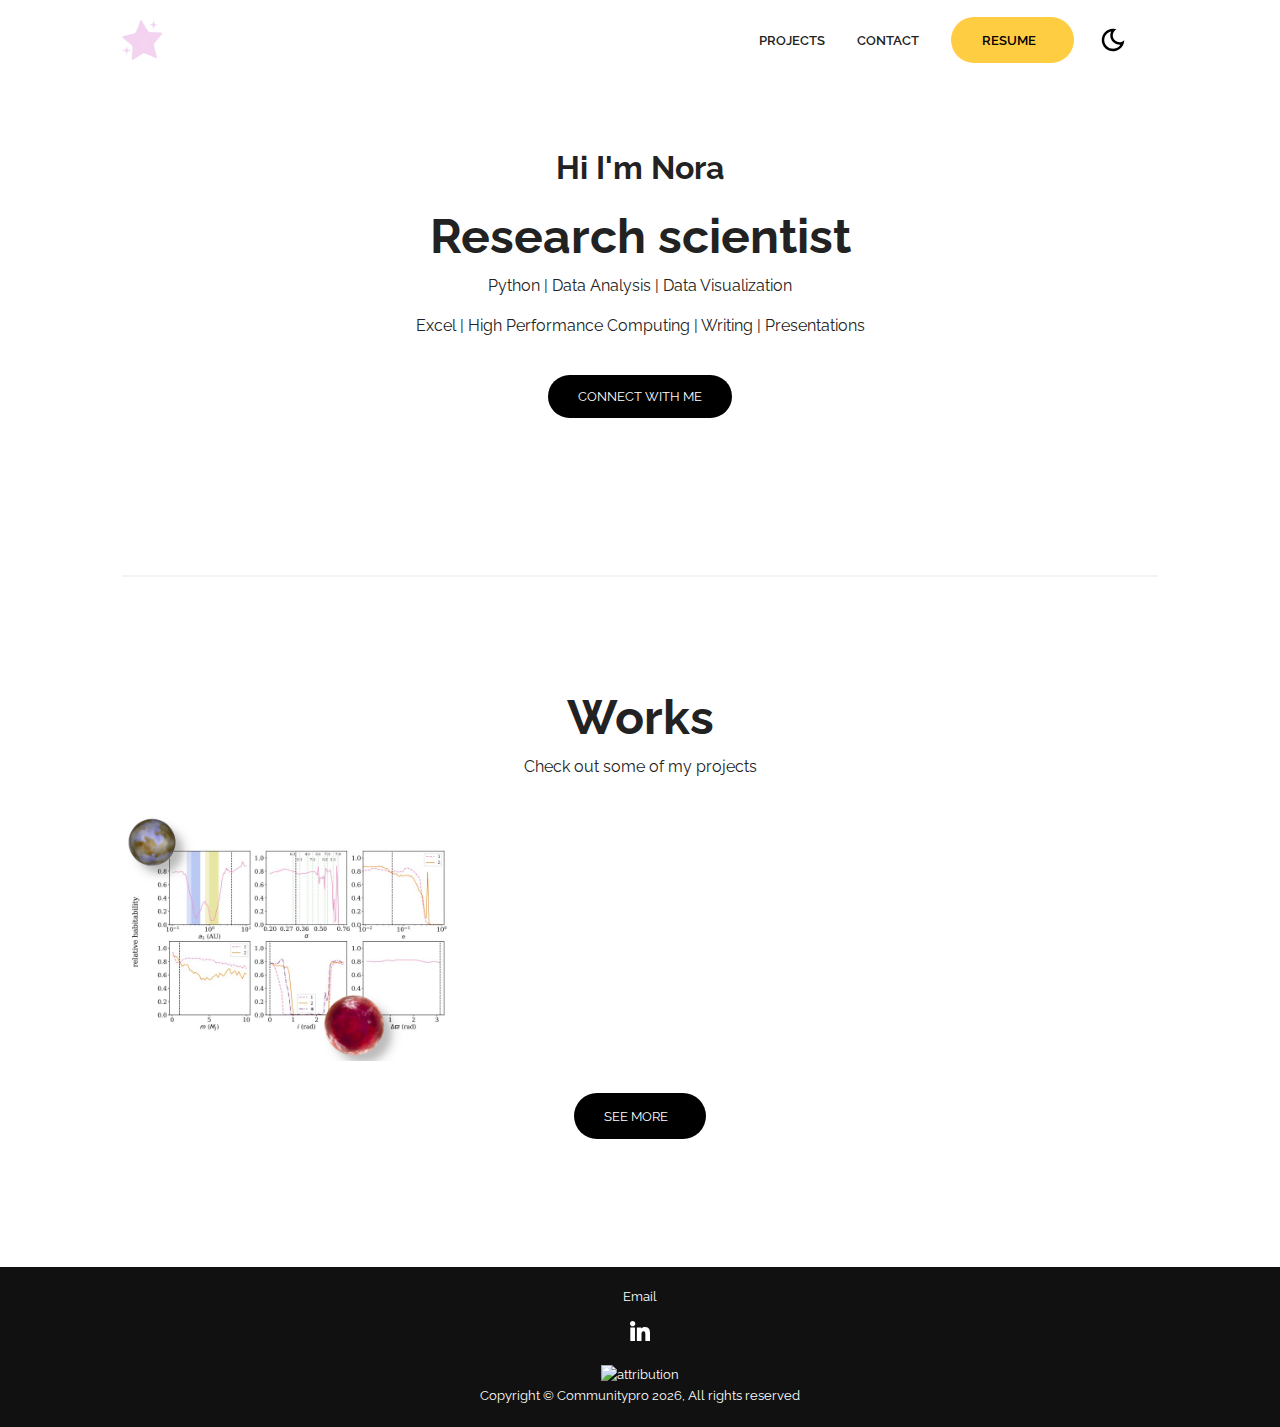
==== index.html @ f87dcfed "update project 1" ====
<!DOCTYPE html>
<html lang="en">
  <head>
    <meta charset="UTF-8" />
    <meta http-equiv="X-UA-Compatible" content="IE=edge" />
    <meta name="viewport" content="width=device-width, initial-scale=1.0" />
    <!-- Primary Meta Tags -->
    <title>Nora Bailey, PhD</title>
    <meta name="title" content="Nora Bailey, PhD" />
    <meta
      name="description"
      content="Projects, skills, and information about Nora Bailey."
    />

    <!-- Link -->
    <link
      rel="apple-touch-icon"
      sizes="180x180"
      href="assets/favicon/apple-touch-icon.png"
    />
    <link
      rel="icon"
      type="image/png"
      sizes="16x16"
      href="/assets/favicon/favicon-16x16.png"
    />
    <link
      rel="icon"
      type="image/png"
      sizes="32x32"
      href="assets/favicon/favicon-32x32.png"
    />
    <link
      rel="icon"
      type="image/png"
      sizes="192x192"
      href="assets/favicon/android-chrome-192x192.png"
    />
    <link
      rel="icon"
      type="image/png"
      sizes="512x512"
      href="assets/favicon/android-chrome-512x512.png"
    />
    <link rel="icon" type="image/x-icon" href="assets/favicon/favicon.ico" />
    <link rel="manifest" href="assets/favicon/site.webmanifest" />
    <link
      rel="stylesheet"
      href="https://use.fontawesome.com/releases/v5.15.4/css/all.css"
      integrity="sha384-DyZ88mC6Up2uqS4h/KRgHuoeGwBcD4Ng9SiP4dIRy0EXTlnuz47vAwmeGwVChigm"
      crossorigin="anonymous"
    />
    <link rel="stylesheet" href="css/style.css" />
    <link rel="stylesheet" href="css/utilities.css" />
  </head>
  <body>
    <header id="hero">
      <!-- Navbar -->
      <nav class="navbar">
        <div class="container">
          <!-- Logo -->
          <h1 id="logo">
            <a href="https://nora-anne.github.io"
              ><img src="./assets/logo.png" alt="Your Logo"
            /></a>
          </h1>
          <!-- Navbar links -->
          <ul class="nav-menu">
            <li><a class="nav-link" href="#projects">PROJECTS</a></li>
            <li><a class="nav-link" href="mailto:bailey.nora.a@gmail.com">CONTACT</a></li>
            <li>
              <a
                class="nav-link btn btn-primary"
                href="https://nora-anne.github.io/assets/resume.pdf"
                >RESUME <i class="fas fa-arrow-right"></i
              ></a>
            </li>

            <!-- Toggle switch -->
            <div class="theme-switch">
              <input type="checkbox" id="switch" />
              <label class="toggle-icons" for="switch">
                <img class="moon" src="assets/moon.svg" />
                <img class="sun" src="assets/sun.svg" />
              </label>
            </div>
            <!-- Hamburger menu -->
          </ul>
          <div class="hamburger">
            <span class="bar"></span>
            <span class="bar"></span>
            <span class="bar"></span>
          </div>
        </div>
      </nav>

      <section class="header-container">
        <img
          class="profile-image"
          src="https://avatars.githubusercontent.com/u/32283598?v=4"
          alt=""
        />
        <h1>Hi I'm Nora</h1>

        <div class="content-text">
          <h2>Research scientist</h2>

          <p>
            Python | Data Analysis | Data Visualization
          </p>

          <p>
            Excel | High Performance Computing | Writing | Presentations
          </p>
        </div>
        <a
          href="https://www.linkedin.com/in/nora-bailey-19775277/"
          class="btn btn-secondary"
          target="_blank"
          >Connect With Me</a
        >
      </section>
    </header>

    <!-- Projects -->
    <section id="projects" class="project-container container">
      <div class="division"></div>
      <div class="content-text">
        <h2>Works</h2>
        <p>Check out some of my projects</p>
      </div>

      <article class="project">
        <!-- Project 1 -->
        <div href="" class="card">
          <div class="project-info">
            <div class="project-bio">
              <h3>Exoplanet Research Project</h3>
              <p>Python, Computing Cluster, LaTeX, Machine Readable Tables</p>
            </div>

            <div class="project-link">
              <a href="https://doi.org/10.1093/mnras/stac1683" target="_blank"><i class="fas fa-globe"></i></a>
            </div>
          </div>
        </div>
      </article>

      <a href="#" class="btn btn-secondary"
        target="_blank" >See More <i class="fas fa-arrow-right"></i
      ></a>
    </section>

    <footer id="footer">
      <div class="container">
        <a href="mailto:bailey.nora.a@gmail.com">Email</a>
        <!-- Social links -->
        <div class="social">
          <a href="https://www.linkedin.com/in/nora-bailey-19775277/" target="_blank"
            ><img src="./assets/linkedin-icon.svg" alt="Linkedin"
          /></a>
        </div>
        <!-- Attribution -->
        <div class="attribution">
          <a
            href="https://github.com/CommunityPro/portfolio-html"
            target="_blank"
            rel="noopener noreferrer"
          >
            <img
              src="https://user-images.githubusercontent.com/62628408/157202263-9174da24-b19a-4017-9b7c-a1d26ae8f014.svg"
              alt="attribution"
              width="150px"
            />
          </a>
        </div>
        <p>Copyright &copy; Communitypro <span id="datee"></span>, All rights reserved</p>
      </div>
    </footer>
    <script src="js/script.js"></script>
  </body>
</html>
---- css/style.css ----
/* This is the required project styling. Will contain essential CSS styles like:
   * Flex property
   * Grid layout
   * Cards and sections
*/

@import url(https://fonts.googleapis.com/css?family=Raleway:100,200,300,regular,500,600,700,800,900,100italic,200italic,300italic,italic,500italic,600italic,700italic,800italic,900italic);

/* variables */
:root {
  /* Colors */
  --primary-color: #ffcd42;
  --secondary-color: #ffd35c;
  --bg-primary: #ffffff;
  --text-color: #222222;
  --text-color-two: #ffffff;
  --bg-secondary: #000000;
  --card-background: #f4f4f4;
  --bg-secondary-two: #111111;

  --shadow: 0 10px 40px rgba(0, 0, 0, 0.2);

  /* Font Weight */
  --weight-small: 400;
  --weight-semibold: 600;
  --weight-bold: 800;

  /* Max width */
  --width-small: 600px;
  --width-medium: 1100px;
  --width-large: 1300px;
}

[data-theme="dark"] {
  --primary-color: #ffcd42;
  --secondary-color: #ffd35c;
  --bg-primary: #000000;
  --text-color: #ffffff;
  --text-color-two: #222222;
  --bg-secondary: #ffffff;
  --card-background: #111111;
  --bg-secondary-two: #f4f4f4;
  --shadow: 0 2px 10px rgba(95, 95, 95, 0.2);
}

html {
  font-size: 100%;
  scroll-behavior: smooth;
}

/* Reset default styling */
* {
  margin: 0;
  padding: 0;
  box-sizing: border-box;
}

ul {
  list-style: none;
}

a {
  text-decoration: none;
  color: var(--text-color);
}

/* Main styling */
body {
  background: var(--bg-primary);
  color: var(--text-color);
  font-family: "Raleway", sans-serif;
  line-height: 1.5;
}

/* Navbar */
.navbar {
  position: fixed;
  top: 0;
  left: 0;
  right: 0;
  z-index: 20;
  background: var(--bg-primary);
}

.navbar .container {
  display: flex;
  align-items: center;
  justify-content: space-between;
  z-index: 20;
  height: 80px;
  width: 100%;
}

.navbar .nav-menu {
  display: flex;
  align-items: center;
  background: var(--bg-primary);
}

.navbar .nav-link {
  margin: 0 1rem;
  font-size: 0.8rem;
  font-weight: var(--weight-semibold);
}

.navbar #logo img {
  display: block;
  width: 40px;
}

.navbar .btn {
  margin-right: 1.5rem;
}

.fas.fa-arrow-right {
  margin-left: 0.5rem;
  font-size: 0.9rem;
}

/* hamburger */
.hamburger {
  margin-bottom: 0.1rem;
  display: none;
}

.bar {
  display: block;
  width: 23px;
  height: 3px;
  margin: 4px auto;
  transition: all 0.3s ease-in-out;
  border-radius: 30px;
  background-color: var(--bg-secondary);
}

/* Hero section */
#hero {
  display: flex;
  flex-direction: column;
  height: 100%;
}

.profile-image {
  width: 150px;
  border-radius: 50%;
  animation: bounce 1s infinite alternate;
}

@keyframes bounce {
  from {
    transform: translateY(0px);
  }

  to {
    transform: translateY(-10px);
  }
}

.division {
  width: 100%;
  height: 2px;
  background-color: var(--card-background);
  margin: 5.5rem 0;
}
/* Projects */
#projects {
  display: flex;
  flex-direction: column;
  margin: 2rem auto 5rem;
}

#projects .btn {
  align-self: center;
  margin: 2rem 0;
}

.project {
  display: grid;
  grid-template-columns: repeat(3, 1fr);
  grid-auto-rows: minmax(250px, auto);
  grid-gap: 0.9rem;
}

.card .project-bio p {
  font-size: 0.83rem;
}

.card .project-bio h3 {
  font-size: 0.9rem;
}

.project-info {
  display: flex;
  justify-content: space-between;
  opacity: 0;
  position: relative;
  transition: 0.5s ease-in-out;
}

.project-bio {
  display: flex;
  flex-direction: column;
  justify-content: flex-end;
  position: relative;
  top: 160px;
  left: 10px;
}

/* Footer */
#footer {
  background: #111111;
}

#footer .container {
  display: flex;
  flex-direction: column;
  align-items: center;
  justify-content: center;
  color: #ffffff;
  min-height: 160px;
  text-align: center;
}

#footer a {
  font-size: 0.8rem;
  color: #fff;
}

#footer a:hover {
  opacity: 0.6;
}

#footer .social {
  margin: 0.9rem 0;
}

#footer .social img {
  width: 20px;
  height: 20px;
}

#footer .social a {
  margin: 0 0.5rem;
}

#footer p {
  font-size: 0.8rem;
}

/* Responsiveness */

@media (max-width: 1000px) {
  .project {
    display: grid;
    grid-template-columns: repeat(2, 1fr);
  }
}

@media (max-width: 768px) {
}

@media (max-width: 670px) {
  .navbar .nav-menu {
    position: fixed;
    right: -100vw;
    top: 4.5rem;
    flex-direction: column;
    width: calc(80% - 10px);
    transition: 0.3s;
    box-shadow: var(--shadow);
    padding: 2rem;
    border-radius: 5px;
    align-items: flex-start;
  }

  .navbar .btn {
    margin: 0;
    margin-top: 1rem;
  }

  .nav-menu.active {
    right: 20px;
  }

  .nav-menu .nav-link {
    font-size: 0.9rem;
    margin: 0 0.2rem;
  }

  .nav-menu li {
    margin-bottom: 0.5rem;
    width: 100%;
  }

  .nav-menu .btn {
    width: 100%;
    text-align: center;
    margin-top: 0.5rem;
  }

  .hamburger {
    display: block;
    cursor: pointer;
    padding: 0.2rem 0.4rem;
  }

  .hamburger.active {
    border: 1px dotted gray;
  }

  .hamburger.active .bar:nth-child(2) {
    opacity: 0;
  }

  .hamburger.active .bar:nth-child(1) {
    transform: translateY(6px) rotate(45deg);
  }

  .hamburger.active .bar:nth-child(3) {
    transform: translateY(-8px) rotate(-45deg);
  }
}

@media (max-width: 600px) {
  .project {
    display: grid;
    grid-template-columns: 1fr;
  }

  .header-container .btn {
    border-radius: 5px;
    width: 80%;
  }
}
---- css/utilities.css ----
/* ?This is where reusable styling of this template will be. 
   !Will contain things like:
   * Button styling
   * Background color styling
   * padding and margin
*/

.container {
  max-width: var(--width-medium);
  margin: 0 auto;
  padding: 1rem 2rem;
}

h1::selection,
h2::selection {
  color: #111;
  background: var(--primary-color);
}

/* Buttons */
.btn {
  display: inline-block;
  padding: 0.75rem 1.9rem;
  border-radius: 30px;
  text-transform: uppercase;
  font-size: 0.82rem;
  transition: 0.3s;
}

.btn-primary {
  background: var(--primary-color);
  color: #000000;
}

.btn-secondary {
  margin: 5px 0;
  background-color: var(--bg-secondary);
  color: var(--bg-primary);
}

/* add hover to resume button */
.btn-primary:hover {
  background: var(--secondary-color);
}

/* Dark mode toggle */
#switch {
  display: none;
}

.toggle-icons {
  display: flex;
  justify-content: space-between;
  align-items: center;
  cursor: pointer;
}

.toggle-icons > img {
  transition: 0.6s cubic-bezier(0.23, 1, 0.32, 1);
  width: 30px;
}

.moon {
  transform: rotate(10deg);
}

#switch:checked + .toggle-icons .moon {
  transform: rotate(250deg);
}

#switch:checked + .toggle-icons .sun {
  transform: rotate(100deg);
}

/* Header Container */
.header-container {
  display: flex;
  flex-direction: column;
  align-items: center;
  justify-content: center;
  margin-top: 8rem;
  padding: 1rem;
}

.header-container > div {
  margin-top: 1rem;
}

.content-text {
  text-align: center;
  margin: 1.5rem 0;
}

.content-text h2 {
  font-size: 3rem;
  line-height: 1.2;
  transition: 0.2s ease-in-out;
}

.content-text p {
  padding: 0.5rem;
  margin: 0 auto;
  max-width: 700px;
}

/* Project cards */
.card {
  padding: 1rem;
  background: var(--card-background);
  color: #ffffff;
  border-radius: 5px;
  transition: 0.4s ease-in-out;
  cursor: pointer;
}

.card a {
  color: #ffffff;
  transition: 0.25s ease-in-out;
  font-size: 1.1rem;
  margin-right: 0.3rem;
}

.card a:hover {
  color: var(--primary-color);
}

.card:hover {
  box-shadow: inset 0 100px 1000px 10px rgba(0, 0, 0, 0.8);
}

.card:hover .project-info {
  opacity: 1;
}

/* Project Images */

/* project 1 */
.card:nth-child(1) {
  background: url(../assets/project/project-one.png) center center/cover;
}

/* Project 2 */
.card:nth-child(2) {
  background: url(../assets/project/project-two.png) center center/cover;
}

/* Project 3 */
.card:nth-child(3) {
  background: url(../assets/project/project-three.png) center center/cover;
}

/* Project 4 */
.card:nth-child(4) {
  background: url(../assets/project/project-four.png) center center/cover;
}

/* Project 5 */
.card:nth-child(5) {
  background: url(../assets/project/project-five.png) center center/cover;
}

/* Project 6 */
.card:nth-child(6) {
  background: url(../assets/project/project-six.png) center center/cover;
}

/* Media Queries */
@media (max-width: 768px) {
  .header-container {
    margin-top: 7rem;
    text-align: center;
  }

  .content-text h2 {
    font-size: 2.5rem;
  }
}
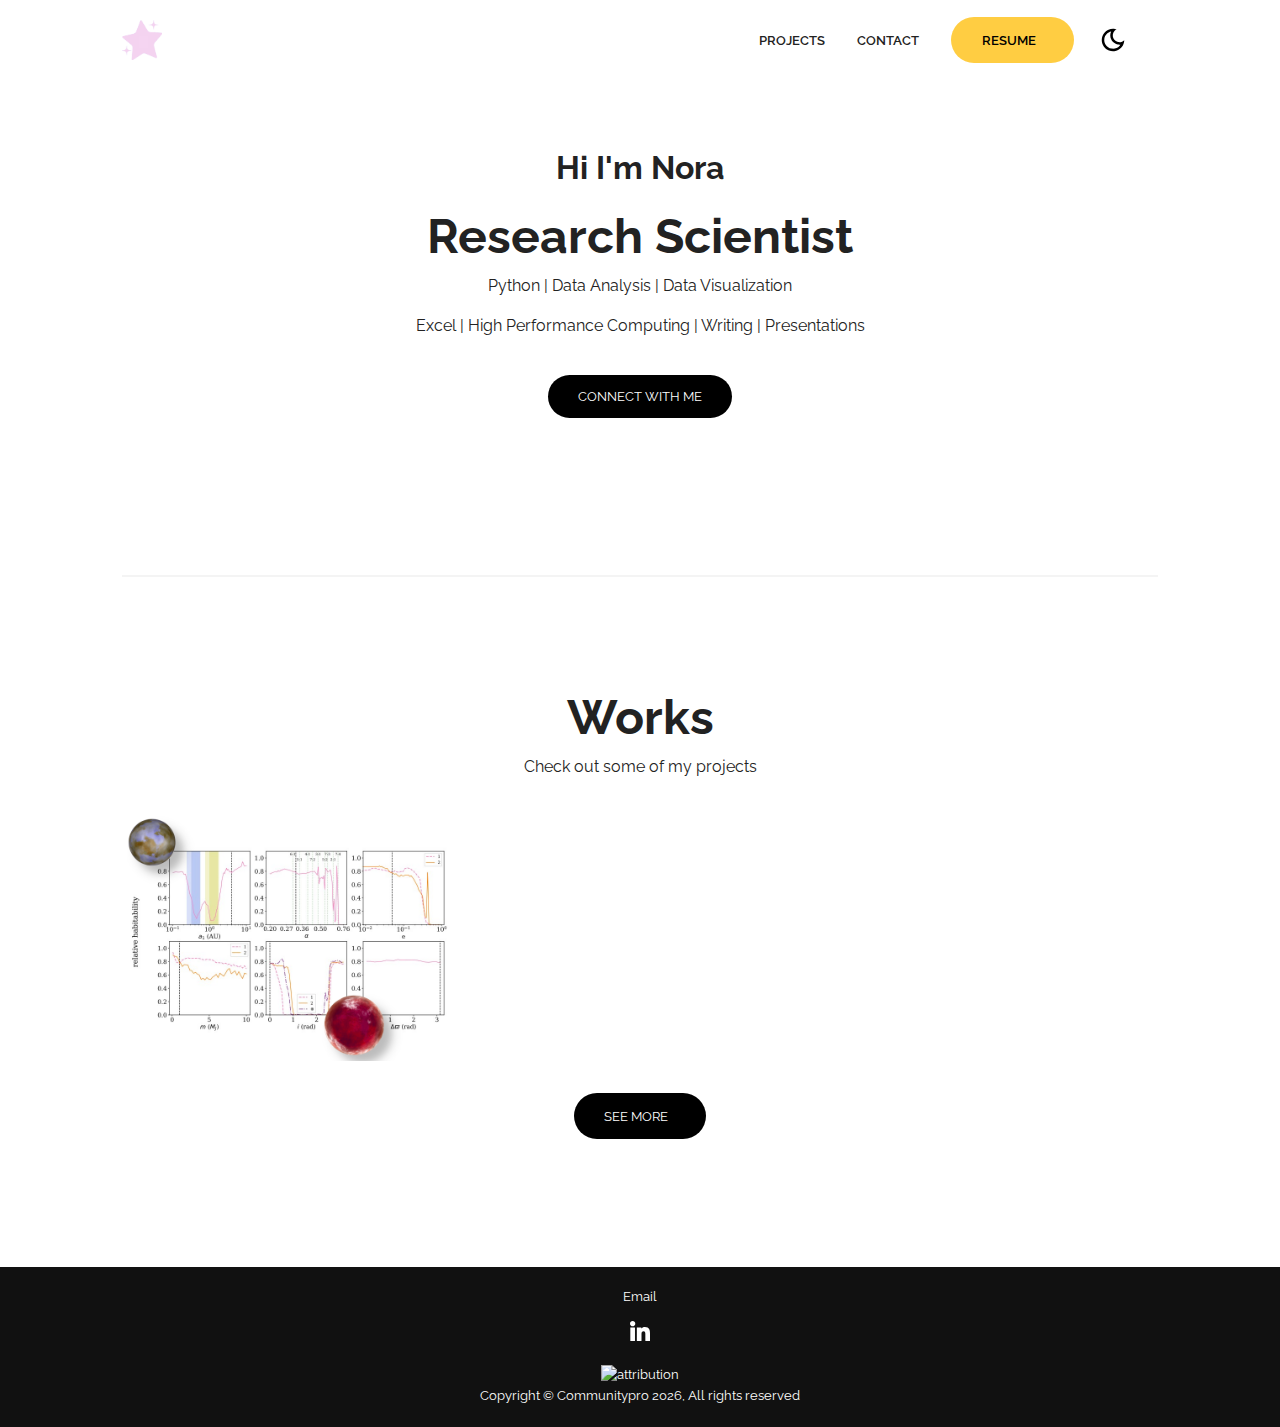
==== commit 5e7011a2: "Update index.html" ====
--- a/index.html
+++ b/index.html
@@ -67,11 +67,11 @@
           <!-- Navbar links -->
           <ul class="nav-menu">
             <li><a class="nav-link" href="#projects">PROJECTS</a></li>
-            <li><a class="nav-link" href="mailto:bailey.nora.a@gmail.com">CONTACT</a></li>
+            <li><a class="nav-link" href="mailto:bailey.nora.a@gmail.com" target="_blank">CONTACT</a></li>
             <li>
               <a
                 class="nav-link btn btn-primary"
-                href="https://nora-anne.github.io/assets/resume.pdf"
+                href="https://nora-anne.github.io/assets/resume.pdf" target="_blank"
                 >RESUME <i class="fas fa-arrow-right"></i
               ></a>
             </li>
@@ -103,7 +103,7 @@
         <h1>Hi I'm Nora</h1>
 
         <div class="content-text">
-          <h2>Research scientist</h2>
+          <h2>Research Scientist</h2>
 
           <p>
             Python | Data Analysis | Data Visualization
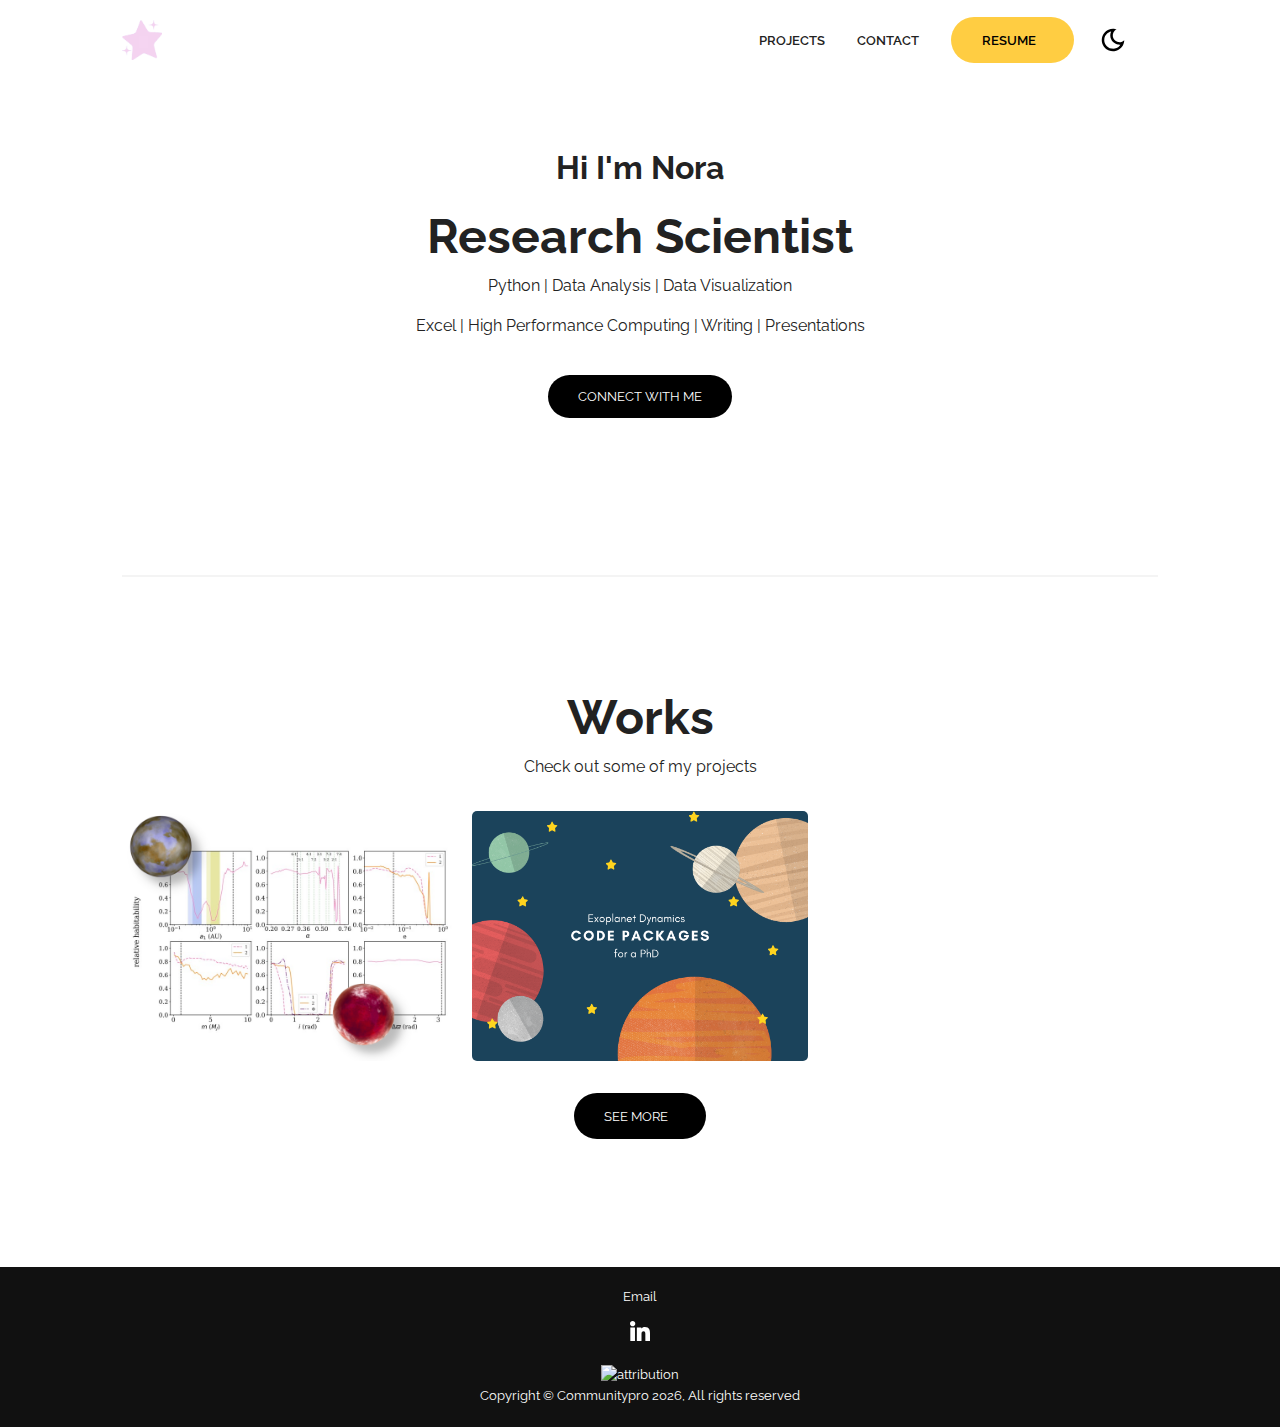
==== commit 19fd93c0: "add project 2" ====
--- a/index.html
+++ b/index.html
@@ -144,6 +144,20 @@
             </div>
           </div>
         </div>
+
+	 <!-- Project 2 -->
+        <div href="" class="card">
+          <div class="project-info">
+            <div class="project-bio">
+              <h3>Exoplanet Dynamics Code</h3>
+              <p>Python, Jupyter Notebook, iPython</p>
+            </div>
+
+            <div class="project-link">
+              <a href="https://github.com/nora-anne/PhD-code" target="_blank"><i class="fas fa-github"></i></a>
+            </div>
+          </div>
+        </div>
       </article>
 
       <a href="#" class="btn btn-secondary"
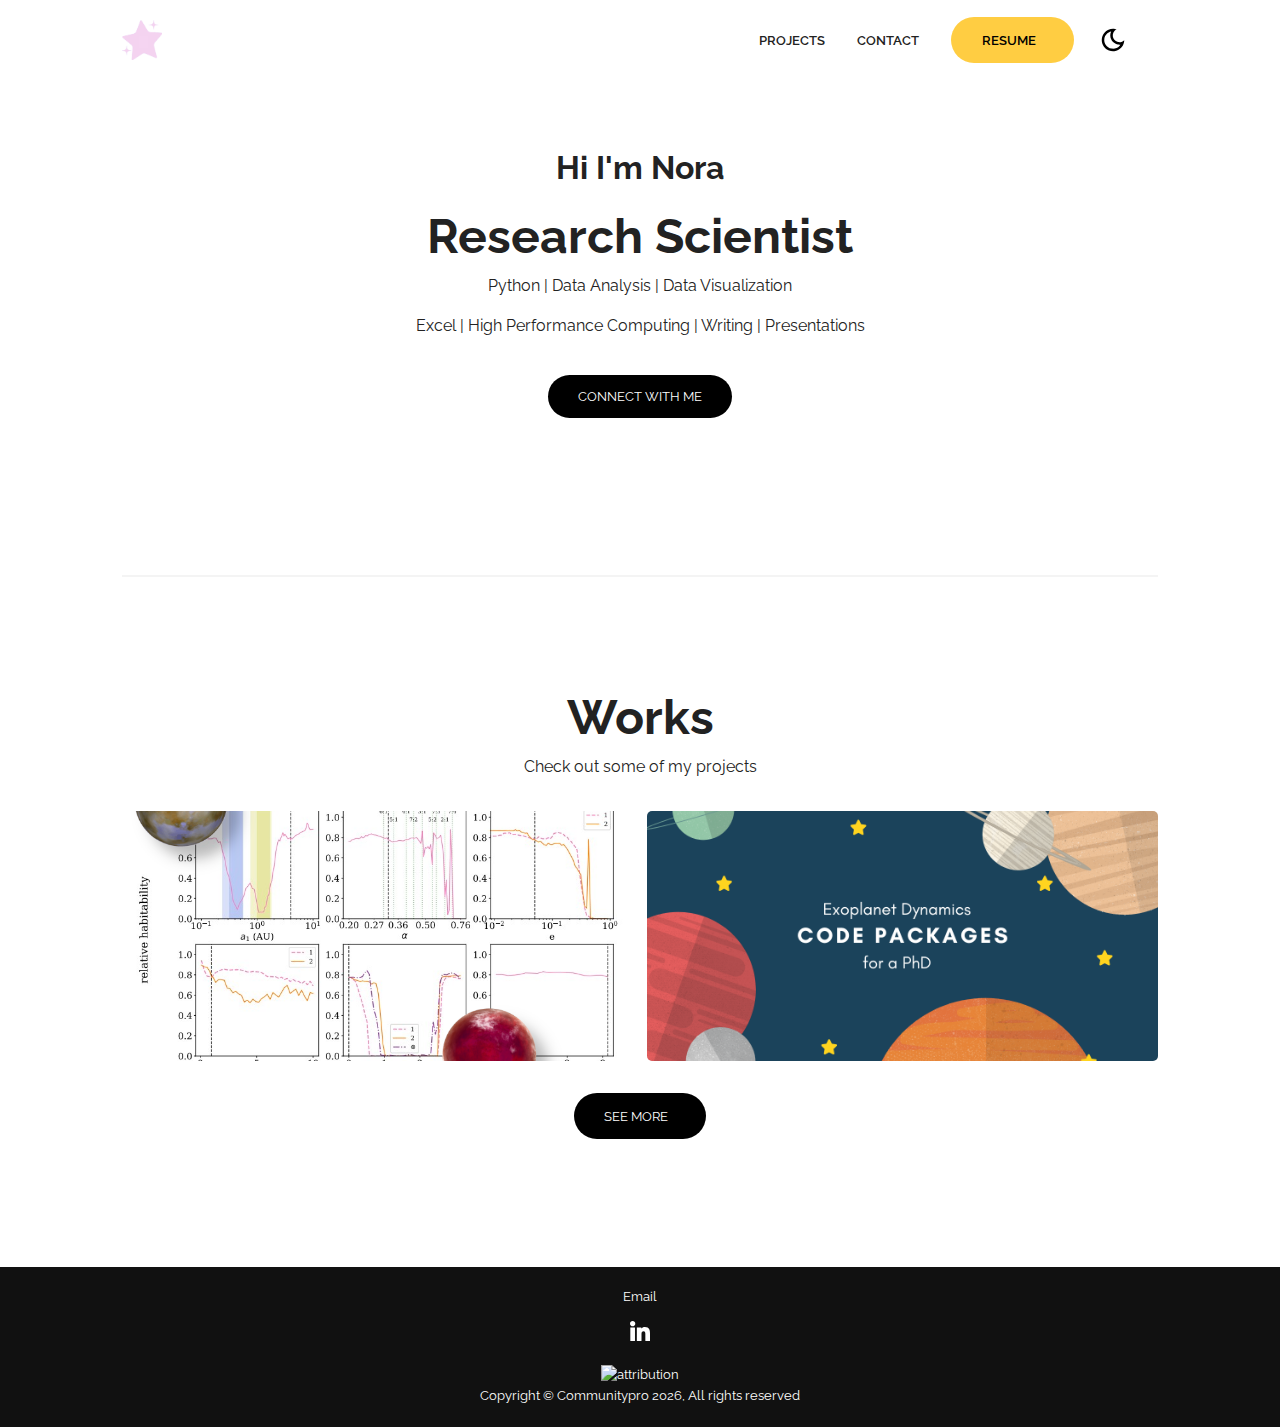
==== commit 5dd94137: "Update index.html" ====
--- a/index.html
+++ b/index.html
@@ -140,21 +140,22 @@
             </div>
 
             <div class="project-link">
+              <a href="https://github.com/nora-anne/relative-habitability" target="_blank"><i class="fab fa-github"></i></a>
               <a href="https://doi.org/10.1093/mnras/stac1683" target="_blank"><i class="fas fa-globe"></i></a>
             </div>
           </div>
         </div>
 
-	 <!-- Project 2 -->
+	<!-- Project 2 -->
         <div href="" class="card">
           <div class="project-info">
             <div class="project-bio">
               <h3>Exoplanet Dynamics Code</h3>
-              <p>Python, Jupyter Notebook, iPython</p>
+              <p>Python, Jupyter</p>
             </div>
 
             <div class="project-link">
-              <a href="https://github.com/nora-anne/PhD-code" target="_blank"><i class="fas fa-github"></i></a>
+              <a href="https://github.com/nora-anne/PhD-code" target="_blank"><i class="fab fa-github"></i></a>
             </div>
           </div>
         </div>
--- a/css/style.css
+++ b/css/style.css
@@ -176,7 +176,7 @@
 
 .project {
   display: grid;
-  grid-template-columns: repeat(3, 1fr);
+  grid-template-columns: repeat(2, 1fr);
   grid-auto-rows: minmax(250px, auto);
   grid-gap: 0.9rem;
 }
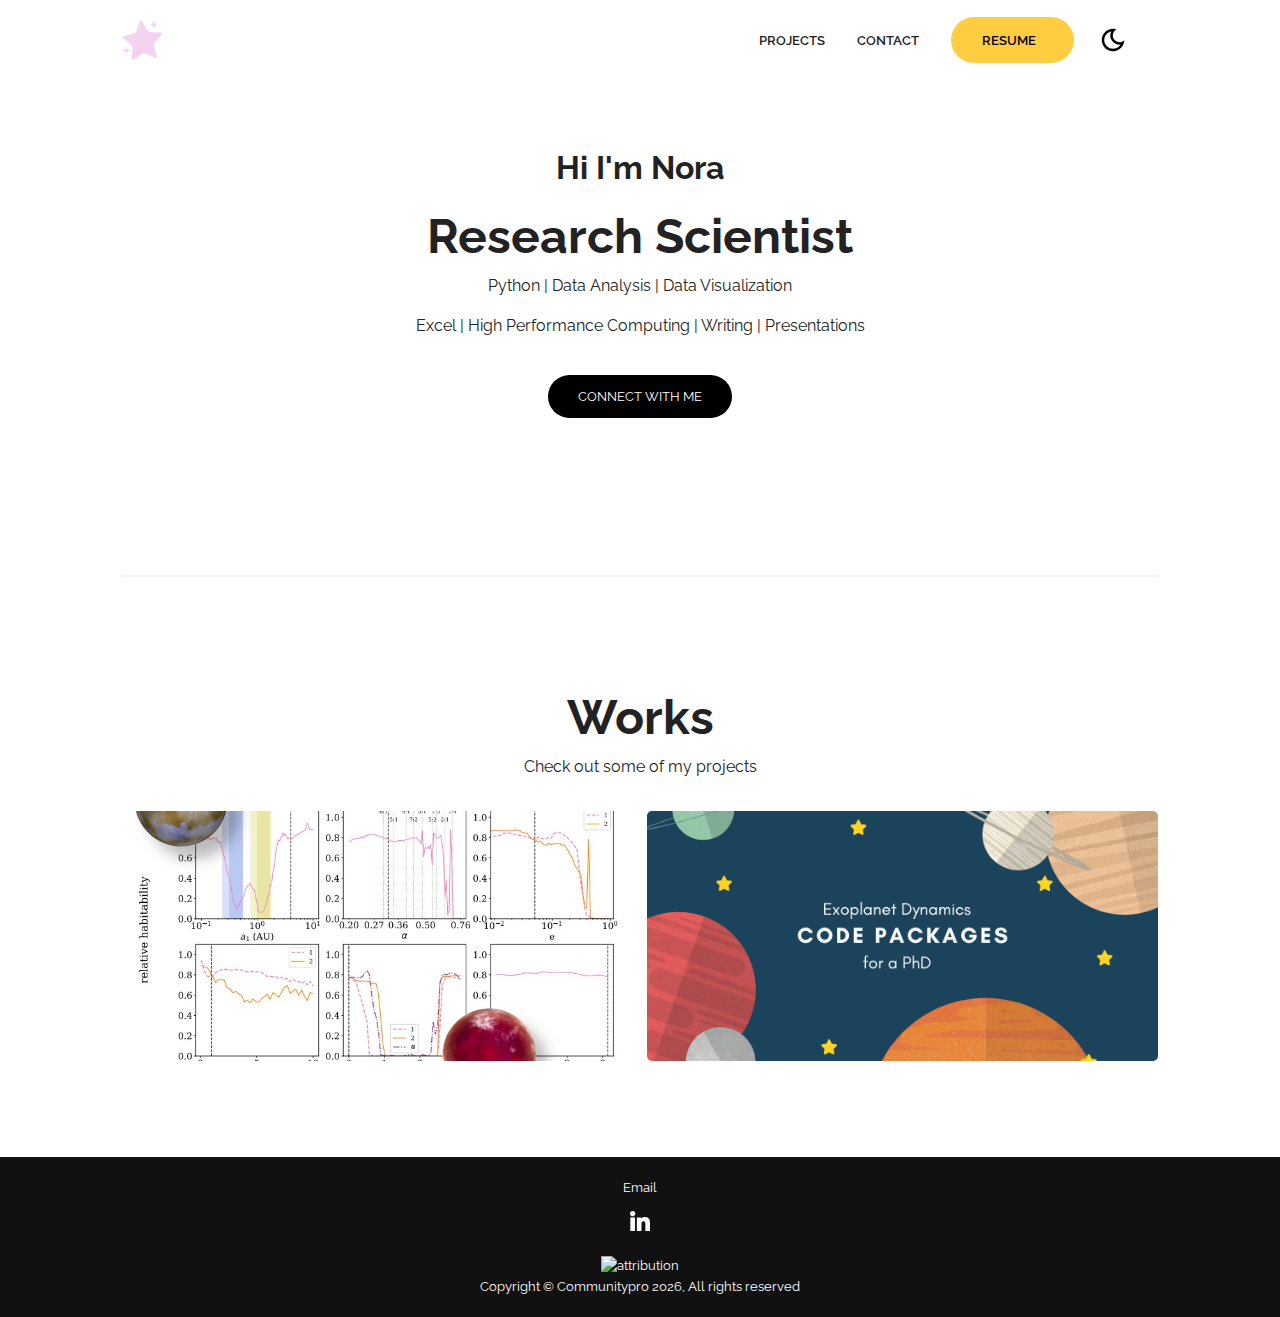
==== commit addae31f: "Update index.html" ====
--- a/index.html
+++ b/index.html
@@ -161,9 +161,6 @@
         </div>
       </article>
 
-      <a href="#" class="btn btn-secondary"
-        target="_blank" >See More <i class="fas fa-arrow-right"></i
-      ></a>
     </section>
 
     <footer id="footer">
